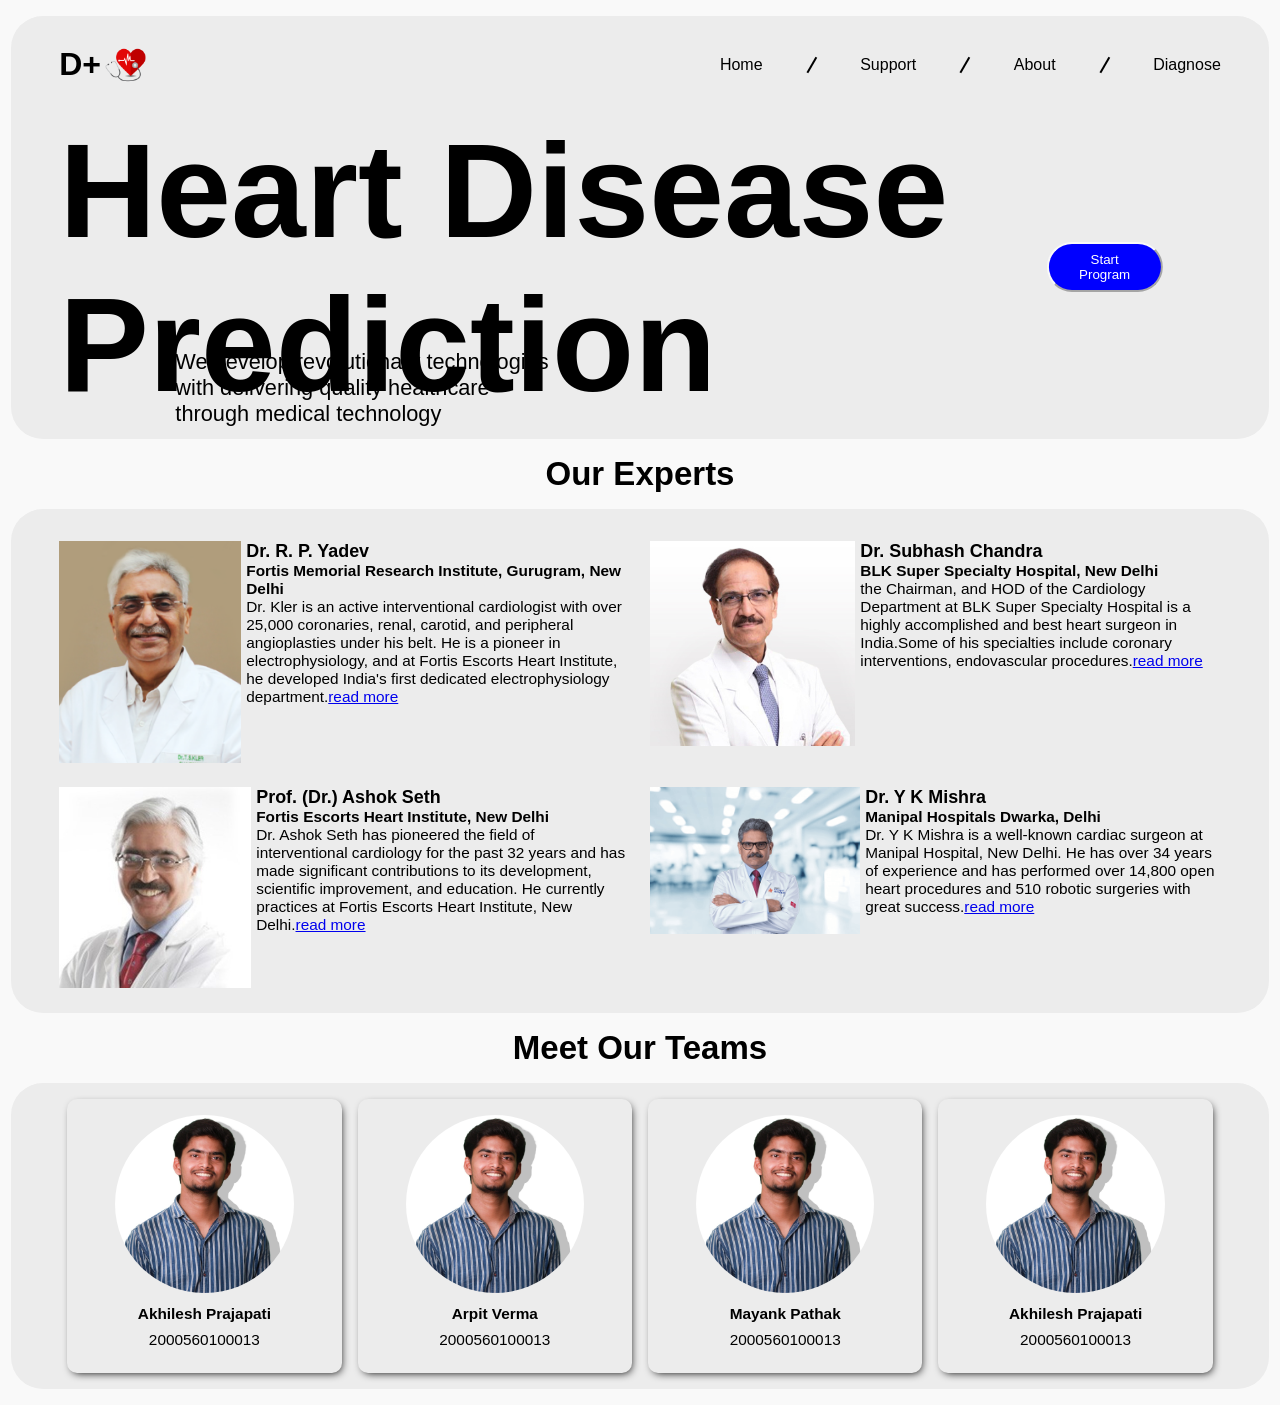
==== index.html @ fa774ea1 "first commit" ====
<!DOCTYPE html>
<html lang="en">

<head>
    <meta charset="UTF-8">
    <meta name="viewport" content="width=device-width, initial-scale=1.0">
    <title>Dashboard</title>
    <link rel="stylesheet" href="styles.css">
    <link rel="stylesheet" href="javaScript.js">
</head>

<body>
    <div class="bg1">
        <nav>
            <div class="logo">D+ <img src="image/stethoscope.png" alt=""> </div>
            <ul class="nav-links">
                <li><a href="#">Home</a></li>
                <li>
                    <div class="forwordSlash"></div>
                </li>
                <li><a href="#Support">Support</a></li>
                <li>
                    <div class="forwordSlash"></div>
                </li>
                <li><a href="#About">About</a></li>
                <li>
                    <div class="forwordSlash"></div>
                </li>
                <li><a href="https://str-final-rizct4anmnk2ng364axjkg.streamlit.app/" target="_blank">Diagnose</a></li>
            </ul>
            <div class="burger">
                <div class="line1"></div>
                <div class="line2"></div>
                <div class="line3"></div>
            </div>
        </nav>
        <div class="content">
            <div class="section1">
                <div class="title">
                    <h1>Heart Disease Prediction</h1>
                </div>
                <div class="btn"><button><a href="https://str-final-rizct4anmnk2ng364axjkg.streamlit.app/">Start Program</a> </button></div>
            </div>
            <div class="section2">
                <div class="paragraph">
                    <div class="lines">
                        <p>We develop revolutionary technologies</p>
                        <p>with delivering quality healthcare</p>
                        <p>through medical technology</p>
                    </div>
                </div>
                <div class="picture">
                    <img src="image/heart.png" alt="">
                </div>
            </div>
        </div>
    </div>
    <div class="section" id="Support">
        <div class="supportHeading">Our Experts</div>
        <div class="bg2">
            <div class="support">
                <div class="docLists">
                    <div class="doctor">
                        <div class="docImg"><img src="image/Dr-TS-Kler.png" alt=""></div>
                        <div class="docAbout">
                            <div class="docName">
                                <H3>Dr. R. P. Yadev</H3>
                            </div>
                            <div class="hospitalName">
                                <h4>Fortis Memorial Research Institute, Gurugram, New Delhi</h4>
                            </div>
                            <div class="docProfession"><p>Dr. Kler is an active interventional cardiologist with over 25,000 coronaries, renal, carotid, and peripheral angioplasties under his belt. He is a pioneer in electrophysiology, and at Fortis Escorts Heart Institute, he developed India's first dedicated electrophysiology department.<a href="https://mymedtrip.com/best-cardiologists-in-india/">read more</a> </p></div>
                        </div>
                    </div>
                    <div class="doctor">
                        <div class="docImg"><img src="image/Dr.-Subhash-Chandra.jpg" alt=""></div>
                        <div class="docAbout">
                            <div class="docName">
                                <H3>Dr. Subhash Chandra</H3>
                            </div>
                            <div class="hospitalName">
                                <h4>BLK Super Specialty Hospital, New Delhi</h4>
                            </div>
                            <div class="docProfession">
                                <p>
                                the Chairman, and HOD of the Cardiology Department at BLK Super Specialty Hospital is a highly accomplished and best heart surgeon in India.Some of his specialties include coronary interventions, endovascular procedures.<a href="https://mymedtrip.com/best-cardiologists-in-india/">read more</a> 
                            </p>
                            </div>
                        </div>
                    </div>
                    <div class="doctor">
                        <div class="docImg"><img src="image/Dr-Ashok-Seth.jpg" alt=""></div>
                        <div class="docAbout">
                            <div class="docName">
                                <H3>Prof. (Dr.) Ashok Seth</H3>
                            </div>
                            <div class="hospitalName">
                                <h4>Fortis Escorts Heart Institute, New Delhi</h4>
                            </div>
                            <div class="docProfession">
                            <p>Dr. Ashok Seth has pioneered the field of interventional cardiology for the past 32 years and has made significant contributions to its development, scientific improvement, and education. He currently practices at Fortis Escorts Heart Institute, New Delhi.<a href="https://mymedtrip.com/best-cardiologists-in-india/">read more</a> </p></div>
                        </div>
                    </div>
                    <div class="doctor">
                        <div class="docImg"><img src="image/Dr-yugal-kishore-mishra.png" alt=""></div>
                        <div class="docAbout">
                            <div class="docName">
                                <H3>Dr. Y K Mishra</H3>
                            </div>
                            <div class="hospitalName">
                                <h4>Manipal Hospitals Dwarka, Delhi</h4>
                            </div>
                            <div class="docProfession">
                            <p>Dr. Y K Mishra is a well-known cardiac surgeon at Manipal Hospital, New Delhi. He has over 34 years of experience and has performed over 14,800 open heart procedures and 510 robotic surgeries with great success.<a href="https://mymedtrip.com/best-cardiologists-in-india/">read more</a></p> </div>
                        </div>
                    </div>
                </div>
            </div>
        </div>
    </div>
    <div class=" section3" id="About">
        <div class="supportHeading">
            Meet Our Teams
        </div>
        <div class="teams  bg3">
            <div class="teamProfile">
                <div class="team1 commonSpace">
                    <div class="team1Profile ">
                        <img src="image/akhilesh.jpg" alt="" class="commonTeamProfile">
                    </div>
                    <div class="commonDetailCenter">
                        <div class="team1Name">
                            <h3 class="commonDetailSpace">Akhilesh Prajapati</h3>
                        </div>
                        <div class="rollnumber">
                            <p class="commonDetailSpace">2000560100013</p>
                        </div>
                    </div>
                </div>
                <div class="team2 commonSpace">
                    <div class="team2Profile allTeamProfileSpace">
                        <img src="image/akhilesh.jpg" alt="" class="commonTeamProfile">
                    </div>
                    <div class="commonDetailCenter">
                        <div class="team2Name">
                            <h3 class="commonDetailSpace">Arpit Verma</h3>
                        </div>
                        <div class="rollnumber">
                            <p class="commonDetailSpace">2000560100013</p>
                        </div>
                    </div>
                </div>
                <div class="team3 commonSpace">
                    <div class="team3Profile ">
                        <img src="image/akhilesh.jpg" alt="" class="commonTeamProfile">
                    </div>
                    <div class="commonDetailCenter">
                        <div class="team3Name">
                            <h3 class="commonDetailSpace">Mayank Pathak</h3>
                        </div>
                        <div class="rollnumber">
                            <p class="commonDetailSpace">2000560100013</p>
                        </div>
                    </div>
                </div>
                <div class="team4 commonSpace">
                    <div class="team4Profile allTeamProfileSpace">
                        <img src="image/akhilesh.jpg" alt="" class="commonTeamProfile">
                    </div>
                    <div class="commonDetailCenter">
                        <div class="team4Name">
                            <h3 class="commonDetailSpace">Akhilesh Prajapati</h3>
                        </div>
                        <div class="rollnumber">
                            <p class="commonDetailSpace">2000560100013</p>
                        </div>
                    </div>
                </div>
            </div>
        </div>
    </div>
    <script src="script.js"></script>

</body>

</html>
---- styles.css ----
* {
    margin: 0;
    padding: 0;
    box-sizing: border-box;
}

body {
    font-family: Arial, sans-serif;
    background-color: #f9f9f9;
}
.bg1, .bg2,.bg3{
    background-color: #ececec;
    border-radius: 2rem;
    margin: 1rem 0.7rem;
}
nav {
    display: flex;
    justify-content: space-between;
    align-items: center;
    padding: 1.5rem 3em;
    position: sticky;
    top: 0;
    z-index: 100;
}

.logo {
    display: flex;
    align-items: center;
    font-size: 2rem;
    font-weight: bold;
}
.logo img{
  width: 8%;
}
.nav-links {
    display: flex;
    list-style: none;
}

.nav-links li {
    padding-left:3em;

}

.nav-links a {
    color: black;
    text-decoration: none;
}
.forwordSlash{
    width: 0.1rem;
    height: 1.1rem;
    background-color: black;
    transform: rotate(30deg);
}
.nav-links a:hover {
    color: #4cd137;
}

.burger {
    display: none;
}

.burger div {
    width: 25px;
    height: 3px;
    background-color: white;
    margin: 5px;
    transition: all 0.3s ease;
}
.content,.support, .teamProfile{
    padding:0 3rem;
}
.content h1{
    font-size: 10.5vw;
    font-weight: bold;
}
.section1,.section2{
    display: flex;
}
.title{
    flex-basis: 80%;
}
.btn{
    flex-basis: 20%;
    position: relative;
}
.btn button{
    position: absolute;
    top: 50%;
    left: 50%;
    padding:0.5rem 1rem;
    transform: translate(-50%, -50%);
    border-radius: 2rem;
    background-color: blue;
    border-color: #f9f9f9;
}
.btn button a{
    text-decoration: none;
    color: white;
}
.paragraph{
    flex-basis: 50%;
    position: relative;
}
.lines{
    position: absolute;
    top: 32%;
    left: 20%;
    transform: translate(0%,-100%);
}
.lines p{
    font-size: 1.7vw;
}
.picture{
    flex-basis:50%;
}
.picture img{
    width: 90%;
}
/*********************         Bg2          *********************/
.supportHeading{
    text-align: center;
    font-weight: bold;
    font-size: 2.58vw;

}
.support{
    padding-top: 2rem;
}
.docLists{
    display: grid;
  grid-template-columns: 1fr 1fr;
  grid-template-rows: 1fr 1fr;
  gap: 20px;
  
}
.doctor{
  display: flex;
  justify-content: center;
  /* font-size: 2rem; */
  color: black; 
  gap: 5px;
}
.docImg{
    width: 160%;
}
.docImg img{
    width: 100%;
}
.docName h3{
    font-size: 1.4vw;
}
.hospitalName h4,.docProfession p {
    font-size: 1.2vw;
}
/***************         Bg3      ***************/
.teamProfile{
    display: flex;
    align-items: center;
    justify-content: center;
}
.commonSpace{
    margin: 1rem 0.5rem;
    padding: 1em 3em;
    border-radius: 10px;
    box-shadow:2px 3px 8px -3px;
}
.commonDetailSpace{
    margin: 0.5rem 0;
    text-align: center;
    font-size: 1.2vw;
}

.commonTeamProfile{
    width:100%;
    border-radius: 50%;
}
/* @media (max-width:1150px){
    .lines{
        left: 10%;
    }
}
@media (max-width:1035px){
    .lines p {
        font-size: 1.2rem;
    }
    .docImg {
        width: 240%;
    }
} */
@media (max-width: 768px) {
    .nav-links {
        display: none;
    }

    .burger {
        display: block;
        cursor: pointer;
    }
}

@media (max-width: 768px) {
    .content {
        margin: 20px;
    }
}
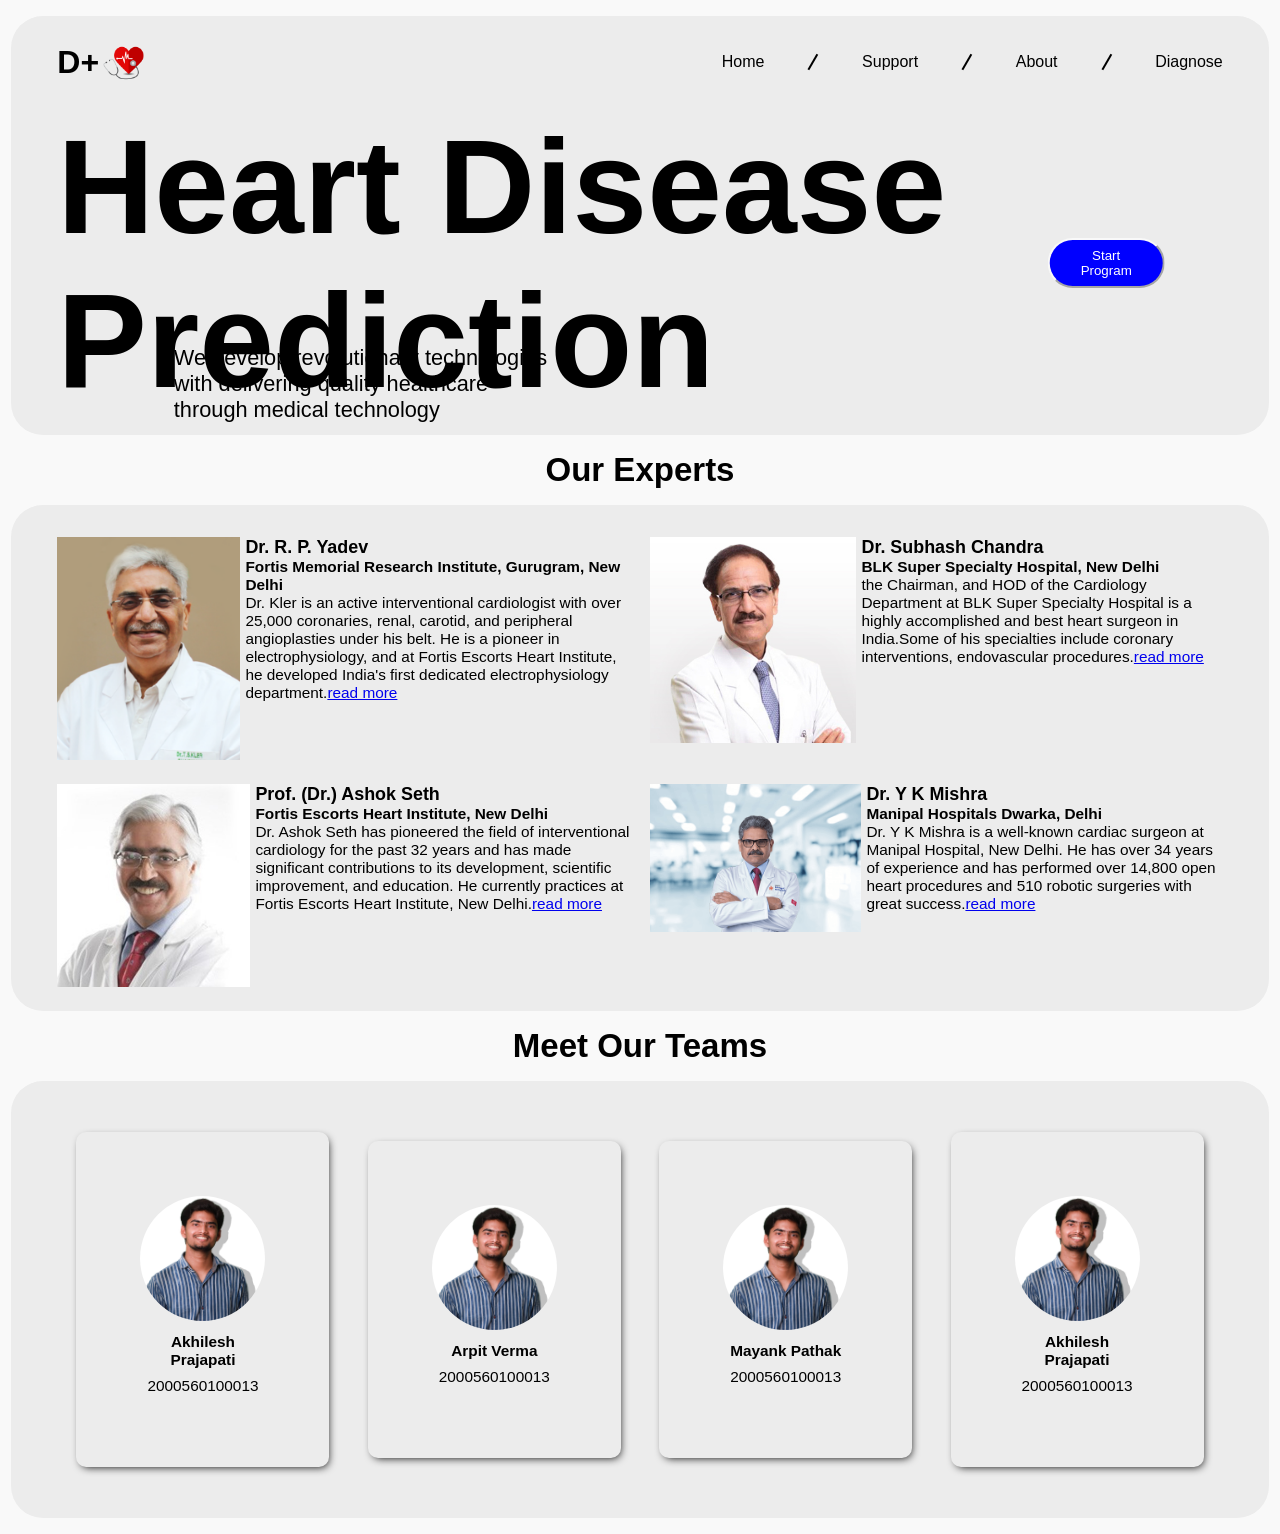
==== commit 9f8ec901: "fourth commit" ====
--- a/index.html
+++ b/index.html
@@ -6,14 +6,13 @@
     <meta name="viewport" content="width=device-width, initial-scale=1.0">
     <title>Dashboard</title>
     <link rel="stylesheet" href="styles.css">
-    <link rel="stylesheet" href="javaScript.js">
 </head>
 
 <body>
     <div class="bg1">
         <nav>
             <div class="logo">D+ <img src="image/stethoscope.png" alt=""> </div>
-            <ul class="nav-links">
+            <ul class="nav-links ">
                 <li><a href="#">Home</a></li>
                 <li>
                     <div class="forwordSlash"></div>
@@ -179,7 +178,7 @@
             </div>
         </div>
     </div>
-    <script src="script.js"></script>
+    <script src="javaScript.js"></script>
 
 </body>
 
--- a/styles.css
+++ b/styles.css
@@ -17,7 +17,7 @@
     display: flex;
     justify-content: space-between;
     align-items: center;
-    padding: 1.5rem 3em;
+    padding: 1.7vw 3.6vw;
     position: sticky;
     top: 0;
     z-index: 100;
@@ -68,7 +68,7 @@
     transition: all 0.3s ease;
 }
 .content,.support, .teamProfile{
-    padding:0 3rem;
+    padding:0 3.6vw;
 }
 .content h1{
     font-size: 10.5vw;
@@ -115,7 +115,7 @@
     flex-basis:50%;
 }
 .picture img{
-    width: 90%;
+    width: 100%;
 }
 /*********************         Bg2          *********************/
 .supportHeading{
@@ -160,8 +160,8 @@
     justify-content: center;
 }
 .commonSpace{
-    margin: 1rem 0.5rem;
-    padding: 1em 3em;
+    margin: 4vw 1.5vw;
+    padding: 5vw 5vw;
     border-radius: 10px;
     box-shadow:2px 3px 8px -3px;
 }
@@ -175,32 +175,89 @@
     width:100%;
     border-radius: 50%;
 }
-/* @media (max-width:1150px){
-    .lines{
-        left: 10%;
-    }
-}
-@media (max-width:1035px){
-    .lines p {
-        font-size: 1.2rem;
-    }
-    .docImg {
-        width: 240%;
-    }
-} */
-@media (max-width: 768px) {
-    .nav-links {
-        display: none;
-    }
-
+
+@media (max-width:790px){
+    .nav-links li {
+        padding-left: 1em;
+    }
+    .logo img {
+        width: 14%;
+    }
+    .title {
+        flex-basis: 60%;
+    }
+    .btn {
+        flex-basis: 40%;
+    }
+    .btn button a {
+        font-size: 1.7vw;
+    }
+}
+
+@media (max-width: 630px) {
+    /* .nav-links {
+        visibility: hidden;
+    }  */
+    .logo img {
+        width: 7%;
+    }
     .burger {
         display: block;
         cursor: pointer;
     }
-}
-
-@media (max-width: 768px) {
-    .content {
-        margin: 20px;
-    }
-}+    .nav-links,.forwordSlash{
+        display: none;
+    }
+    .nav-active{
+        display: flex;
+        flex-direction: column;
+        justify-content: center;
+        align-items: center;
+        position: absolute;
+        top: 77%;
+        left: 0%;
+        width: 100%;
+        background-color: rgba(0, 0, 0, 0.5);
+        z-index: 1000;
+        transition: all 0.5s ease;
+    }
+    .marginInContent{
+        margin-top: 80px;
+    }
+    .nav-active li {
+        padding-top: 0.3em;
+    }
+    
+    .nav-active a {
+        color: white;
+    }
+    
+    .nav-active a:hover {
+        color: #4cd137;
+    } 
+    /* .nav-active {
+        visibility: visible;
+        display: flex;
+        flex-direction: column;
+        justify-content: center;
+        align-items: center;
+        position: fixed;
+        top: 0;
+        left: 0;
+        width: 100%;
+        height: 100%;
+        background-color: rgba(0, 0, 0, 0.5);
+        z-index: 1000;
+        transition: all 0.5s ease;
+    } */
+}
+@media (max-width:500px){
+    .logo{
+        font-size: 6.4vw;
+    }
+    .btn button {
+        position: static; 
+        transform: translate(50%, 216%);
+    }
+}
+
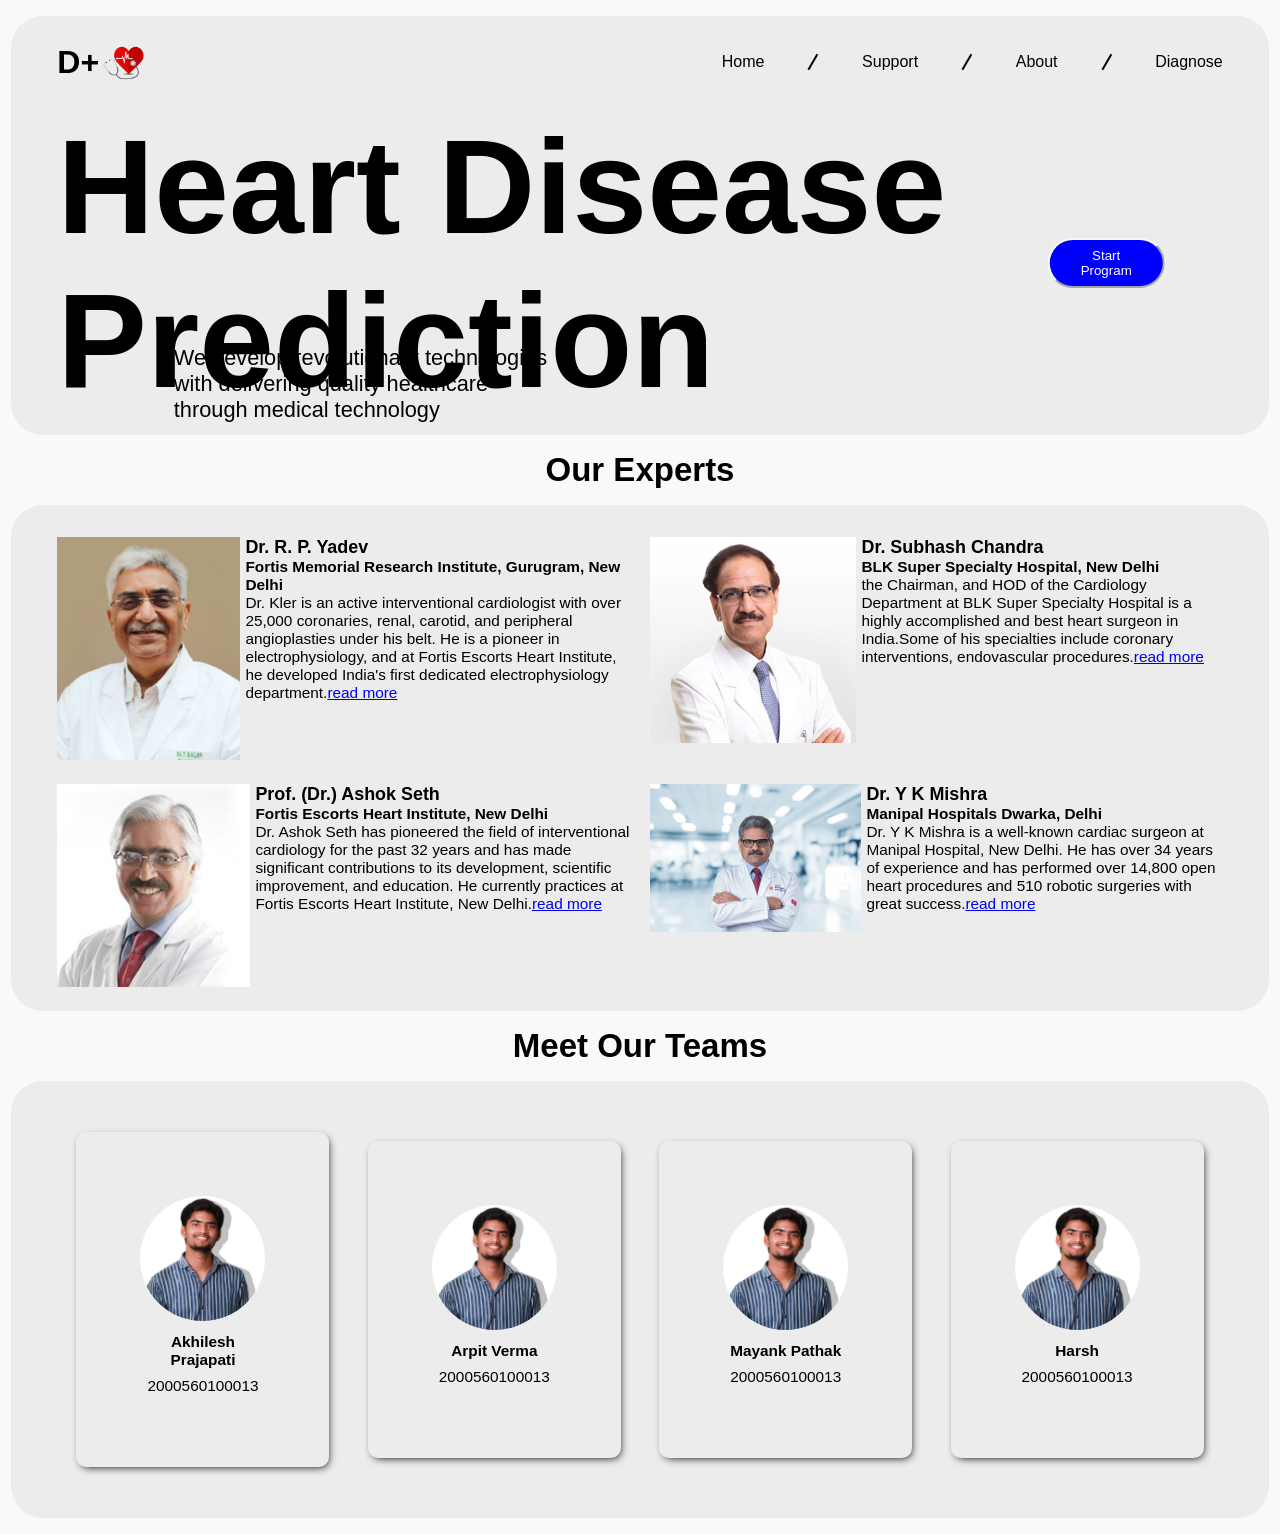
==== commit 0700d13b: "fift commit" ====
--- a/index.html
+++ b/index.html
@@ -168,7 +168,7 @@
                     </div>
                     <div class="commonDetailCenter">
                         <div class="team4Name">
-                            <h3 class="commonDetailSpace">Akhilesh Prajapati</h3>
+                            <h3 class="commonDetailSpace">Harsh</h3>
                         </div>
                         <div class="rollnumber">
                             <p class="commonDetailSpace">2000560100013</p>
--- a/styles.css
+++ b/styles.css
@@ -195,9 +195,9 @@
 }
 
 @media (max-width: 630px) {
-    /* .nav-links {
-        visibility: hidden;
-    }  */
+    .picture img {
+        width: 113%;
+    }
     .logo img {
         width: 7%;
     }
@@ -220,9 +220,11 @@
         background-color: rgba(0, 0, 0, 0.5);
         z-index: 1000;
         transition: all 0.5s ease;
+        border-bottom-left-radius:15px;
+        border-bottom-right-radius: 15px;
     }
     .marginInContent{
-        margin-top: 80px;
+        margin-top: 8em;
     }
     .nav-active li {
         padding-top: 0.3em;
@@ -235,21 +237,30 @@
     .nav-active a:hover {
         color: #4cd137;
     } 
-    /* .nav-active {
-        visibility: visible;
-        display: flex;
-        flex-direction: column;
-        justify-content: center;
-        align-items: center;
-        position: fixed;
-        top: 0;
-        left: 0;
-        width: 100%;
-        height: 100%;
-        background-color: rgba(0, 0, 0, 0.5);
-        z-index: 1000;
-        transition: all 0.5s ease;
-    } */
+    .docLists {
+        grid-template-columns: 1fr;
+        grid-template-rows: 1fr;
+    }
+    .supportHeading {
+        font-size: 4vw;
+    }
+    .lines p {
+        font-size: 2.5vw;
+    }
+    .docName h3 {
+        font-size: 3.4vw;
+    }
+    .hospitalName h4, .docProfession p,.commonDetailSpace {
+        font-size: 2.5vw;
+    }
+    .lines {
+        left: 0%;
+        transform: translate(13%,-100%);
+    }
+    .teamProfile {
+        display: grid;
+        grid-template-columns: 1fr 1fr;
+    }
 }
 @media (max-width:500px){
     .logo{
@@ -257,7 +268,7 @@
     }
     .btn button {
         position: static; 
-        transform: translate(50%, 216%);
-    }
-}
-
+        transform: translate(50%, 145%);
+    }
+}
+
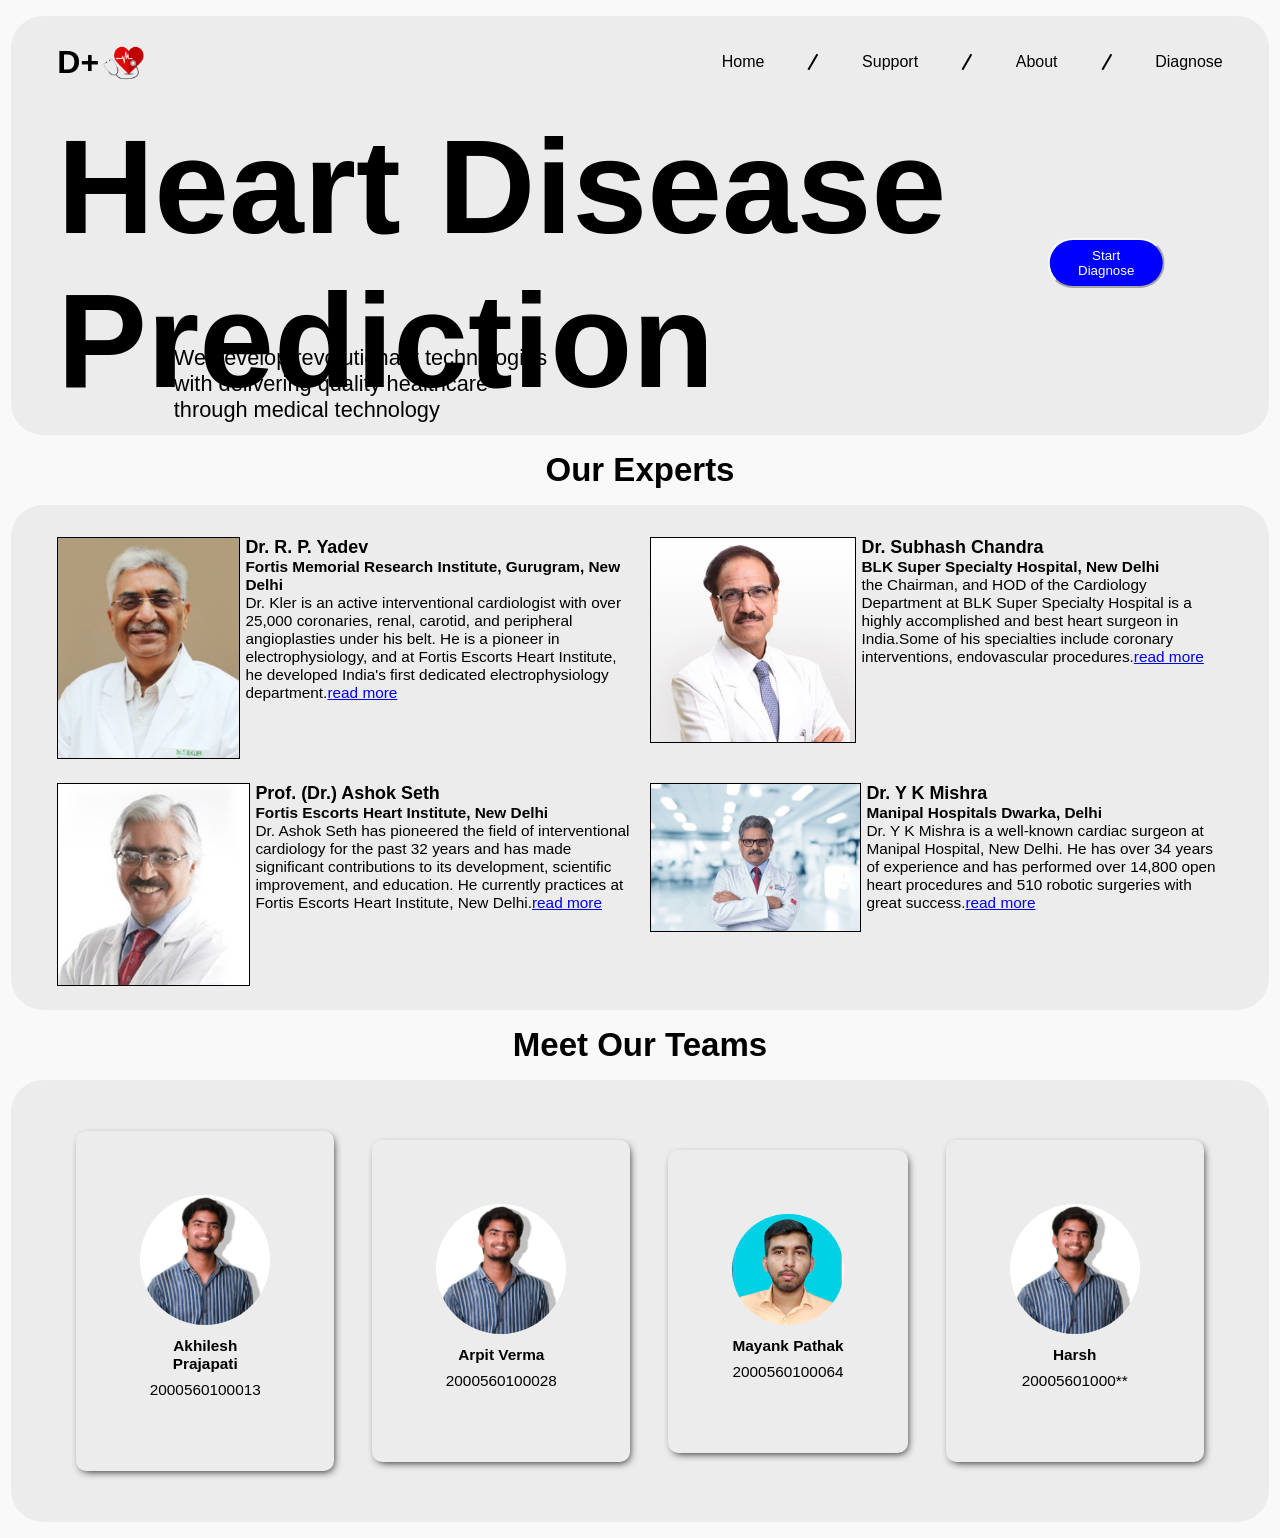
==== commit ed9db46f: "sixth commit" ====
--- a/index.html
+++ b/index.html
@@ -38,7 +38,7 @@
                 <div class="title">
                     <h1>Heart Disease Prediction</h1>
                 </div>
-                <div class="btn"><button><a href="https://str-final-rizct4anmnk2ng364axjkg.streamlit.app/">Start Program</a> </button></div>
+                <div class="btn"><button><a href="https://str-final-rizct4anmnk2ng364axjkg.streamlit.app/">Start Diagnose</a> </button></div>
             </div>
             <div class="section2">
                 <div class="paragraph">
@@ -145,20 +145,20 @@
                             <h3 class="commonDetailSpace">Arpit Verma</h3>
                         </div>
                         <div class="rollnumber">
-                            <p class="commonDetailSpace">2000560100013</p>
+                            <p class="commonDetailSpace">2000560100028</p>
                         </div>
                     </div>
                 </div>
                 <div class="team3 commonSpace">
                     <div class="team3Profile ">
-                        <img src="image/akhilesh.jpg" alt="" class="commonTeamProfile">
+                        <img src="image/Mayank.jpeg" alt="" class="commonTeamProfile">
                     </div>
                     <div class="commonDetailCenter">
                         <div class="team3Name">
                             <h3 class="commonDetailSpace">Mayank Pathak</h3>
                         </div>
                         <div class="rollnumber">
-                            <p class="commonDetailSpace">2000560100013</p>
+                            <p class="commonDetailSpace">2000560100064</p>
                         </div>
                     </div>
                 </div>
@@ -168,10 +168,10 @@
                     </div>
                     <div class="commonDetailCenter">
                         <div class="team4Name">
-                            <h3 class="commonDetailSpace">Harsh</h3>
+                            <h3 class="commonDetailSpace">Harsh </h3>
                         </div>
                         <div class="rollnumber">
-                            <p class="commonDetailSpace">2000560100013</p>
+                            <p class="commonDetailSpace">20005601000**</p>
                         </div>
                     </div>
                 </div>
--- a/styles.css
+++ b/styles.css
@@ -116,6 +116,7 @@
 }
 .picture img{
     width: 100%;
+    filter: drop-shadow(0px 6px 8px);
 }
 /*********************         Bg2          *********************/
 .supportHeading{
@@ -146,6 +147,7 @@
 }
 .docImg img{
     width: 100%;
+    border: 1px solid;
 }
 .docName h3{
     font-size: 1.4vw;
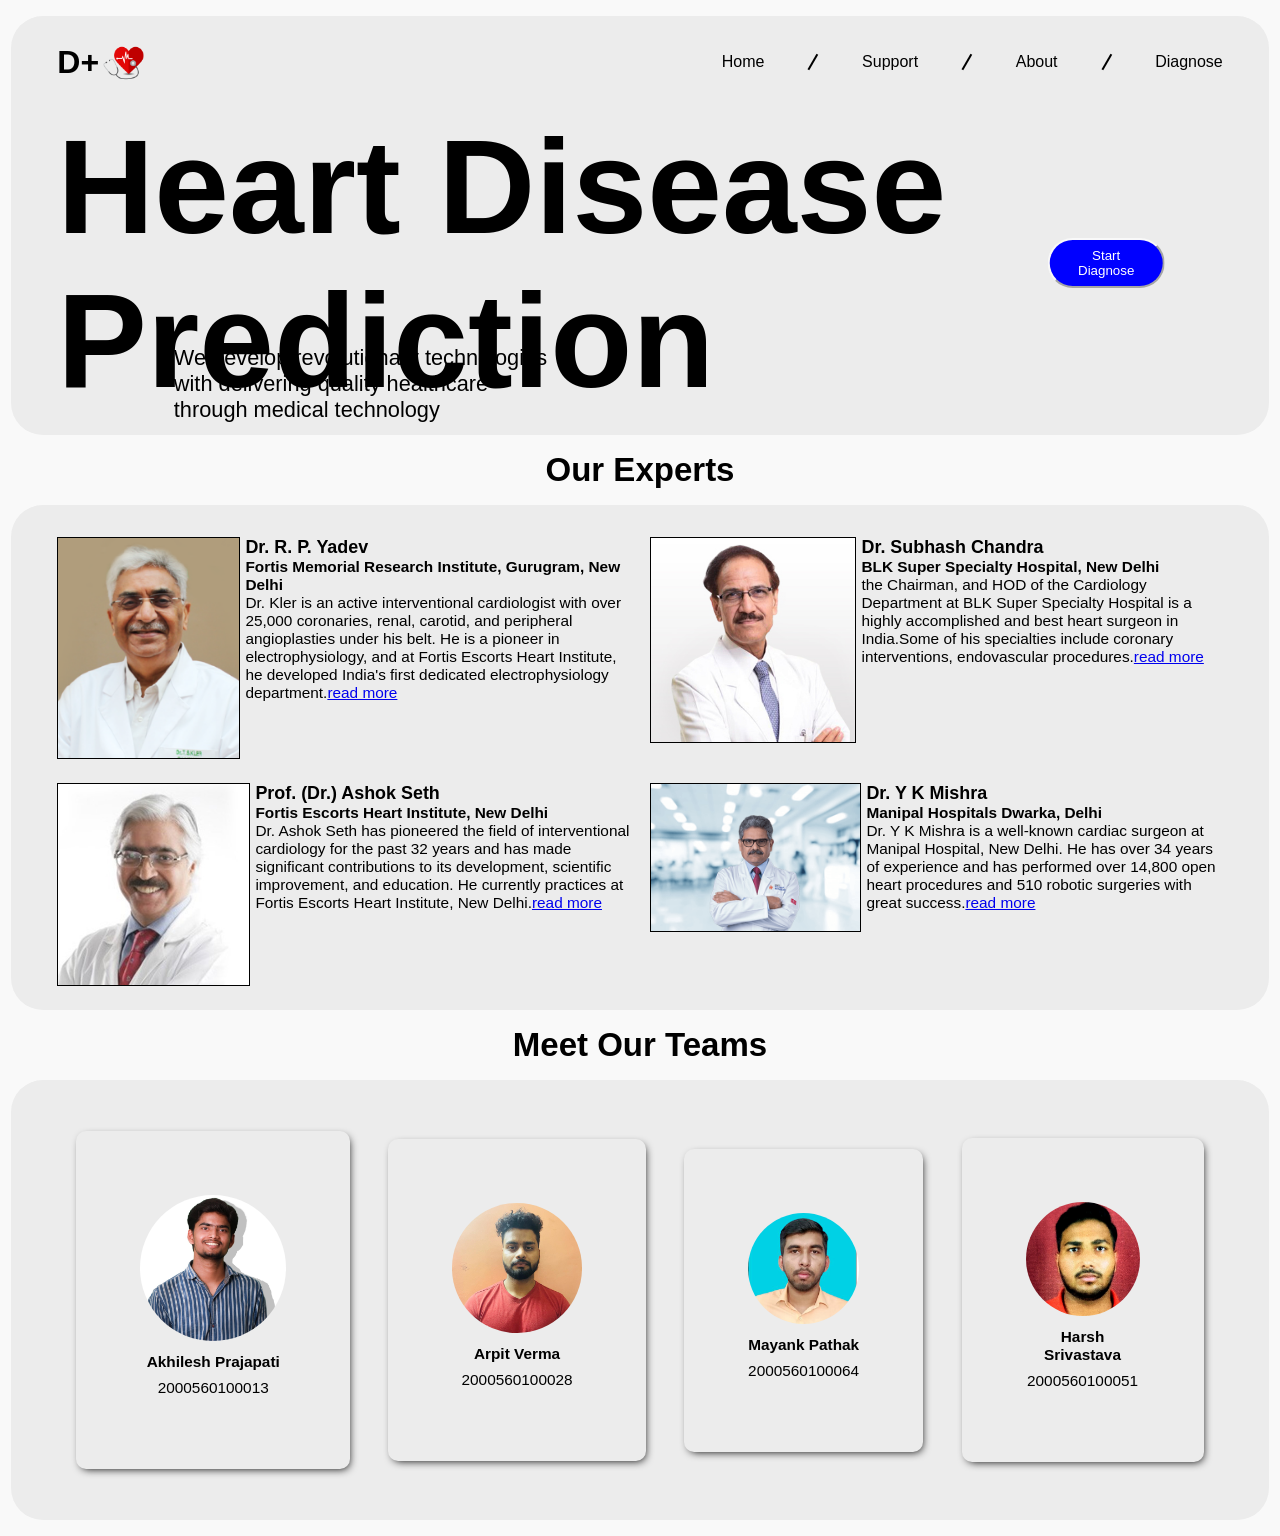
==== commit dc5c6776: "seventh commit" ====
--- a/index.html
+++ b/index.html
@@ -138,7 +138,7 @@
                 </div>
                 <div class="team2 commonSpace">
                     <div class="team2Profile allTeamProfileSpace">
-                        <img src="image/akhilesh.jpg" alt="" class="commonTeamProfile">
+                        <img src="image/arpit.jpeg" alt="" class="commonTeamProfile">
                     </div>
                     <div class="commonDetailCenter">
                         <div class="team2Name">
@@ -164,14 +164,14 @@
                 </div>
                 <div class="team4 commonSpace">
                     <div class="team4Profile allTeamProfileSpace">
-                        <img src="image/akhilesh.jpg" alt="" class="commonTeamProfile">
+                        <img src="image/harsh.jpeg" alt="" class="commonTeamProfile">
                     </div>
                     <div class="commonDetailCenter">
                         <div class="team4Name">
-                            <h3 class="commonDetailSpace">Harsh </h3>
+                            <h3 class="commonDetailSpace">Harsh Srivastava</h3>
                         </div>
                         <div class="rollnumber">
-                            <p class="commonDetailSpace">20005601000**</p>
+                            <p class="commonDetailSpace">2000560100051</p>
                         </div>
                     </div>
                 </div>
